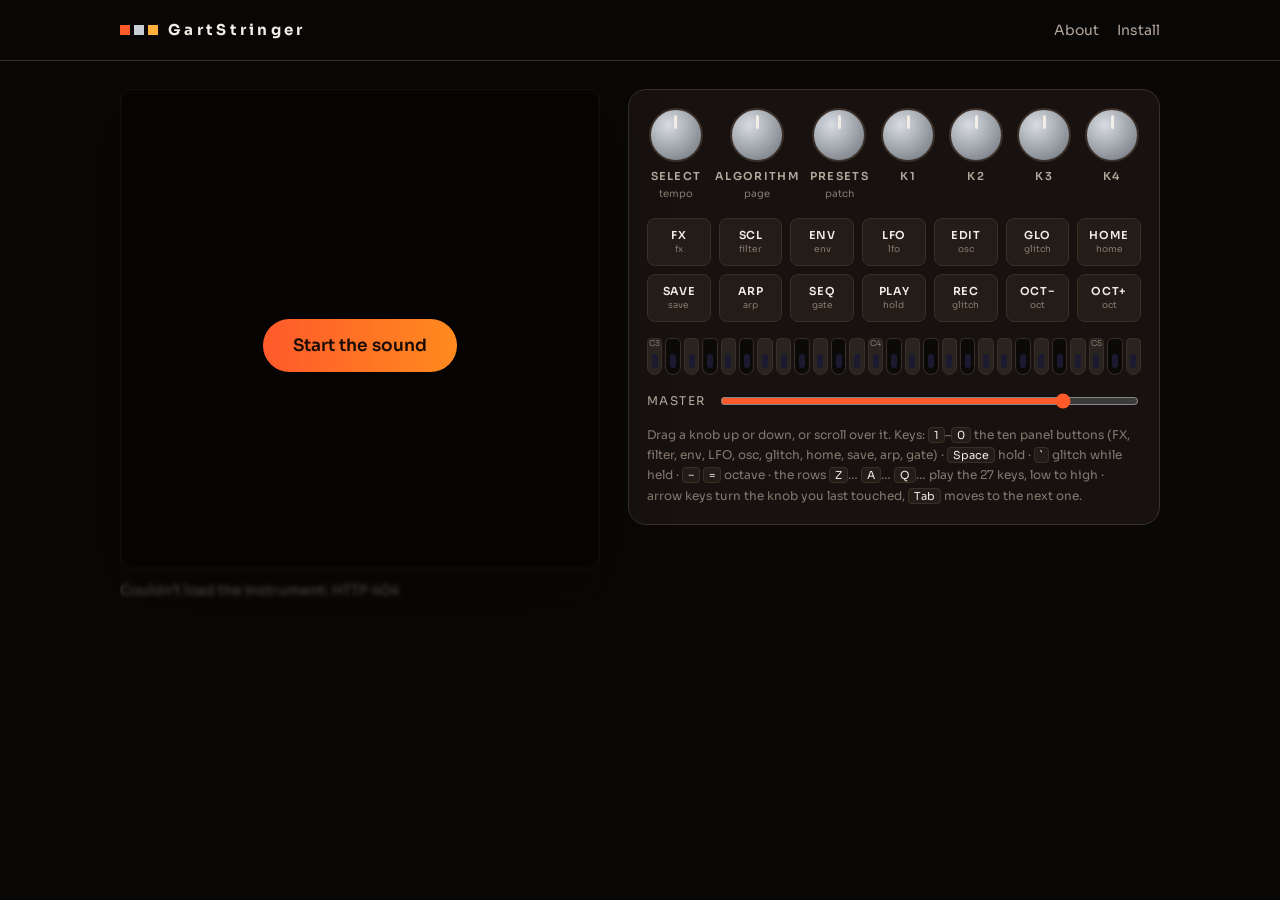
==== web/play/index.html @ 8d740a0e "GartStringer: supersaw trance synth firmware for the FM-1 Co-Authored-By: Claude Sonnet 5.5 <noreply" ====
<!doctype html>
<!-- SPDX-License-Identifier: GPL-3.0-only
     Copyright (C) 2026 GartStringer contributors
     GartStringer in the browser: the instrument's own code (gartstringer.wasm, tools/web/gs_web.c) in an AudioWorklet (worklet.js),
     with its panel drawn here (play.js). -->
<html lang="en">
<head>
<meta charset="utf-8">
<meta name="viewport" content="width=device-width, initial-scale=1">
<title>GartStringer: play it in your browser</title>
<meta name="description" content="The whole GartStringer instrument running in your browser: a supersaw trance synth with 32 patches, an arpeggiator, a trance gate and glitch effects.">
<meta name="theme-color" content="#0a0806">
<link rel="icon" href="../favicon.svg" type="image/svg+xml">
<link rel="stylesheet" href="../site.css">
<style>
  .play { padding: 28px 0 60px; }
  .stage { display: grid; grid-template-columns: minmax(280px, 480px) 1fr; gap: 28px; align-items: start; }
  .screen { position: relative; }
  #lcd { width: 100%; aspect-ratio: 1; image-rendering: pixelated; border-radius: 10px; border: 1px solid var(--line); background: #000; display: block; box-shadow: 0 20px 60px rgba(0,0,0,.5); }
  .start { position: absolute; inset: 0; display: grid; place-items: center; background: rgba(10,8,6,.6); border-radius: 10px; backdrop-filter: blur(2px); }
  .start[hidden] { display: none; }
  .panelbox { background: var(--panel); border: 1px solid var(--line); border-radius: 18px; padding: 18px; }
  .knobs { display: grid; grid-template-columns: repeat(4, 1fr); gap: 10px; text-align: center; }
  .knob { touch-action: none; user-select: none; cursor: ns-resize; outline: none; }
  .knob .cap { width: 54px; height: 54px; margin: 0 auto; border-radius: 50%; background: radial-gradient(circle at 35% 30%, #d8dce2, #6b7078); border: 2px solid var(--line); position: relative; }
  .knob .cap::after { content: ""; position: absolute; left: 50%; top: 5px; width: 3px; height: 14px; margin-left: -1.5px; background: var(--ink); border-radius: 2px; transform-origin: 50% 22px; transform: rotate(var(--a, 0deg)); }
  .knob:focus-visible .cap, .knob.on .cap { border-color: var(--pink); }
  .knob b { display: block; font-size: 11px; letter-spacing: .12em; margin-top: 6px; color: var(--ink2); font-weight: 600; }
  .knob small { display: block; font-size: 10px; color: var(--ink3); }
  .btns { display: grid; grid-template-columns: repeat(7, 1fr); gap: 8px; margin-top: 16px; }
  .b { font: 600 11px/1 "Sora", sans-serif; letter-spacing: .06em; color: var(--ink); background: var(--panel2); border: 1px solid var(--line); border-radius: 8px; padding: 11px 2px; cursor: pointer; user-select: none; touch-action: none; position: relative; }
  .b.l1 { box-shadow: inset 0 0 0 1px #8a4a20; } .b.l2 { background: #6a2e12; } .b.l3 { background: var(--pink); color: #1a1022; border-color: var(--pink); }
  .b small { display: block; font-weight: 400; font-size: 9px; color: var(--ink3); margin-top: 4px; letter-spacing: 0; } .b.l3 small { color: #4a1e0c; }
  .keys { display: grid; grid-template-columns: repeat(27, 1fr); gap: 3px; margin-top: 16px; }
  .k { aspect-ratio: 1 / 2.4; border-radius: 6px 6px 10px 10px; background: #2a241f; border: 1px solid var(--line); cursor: pointer; position: relative; touch-action: none; user-select: none; }
  .k.blk { background: #0c0a08; }
    .k i { position: absolute; left: 50%; bottom: 6px; width: 6px; height: 14px; margin-left: -3px; border-radius: 3px; background: #1c1a30; }
  .k.l1 i { background: #4a4070; } .k.l2 i { background: var(--c, var(--lav)); opacity: .55; } .k.l3 i { background: var(--c, var(--yellow)); box-shadow: 0 0 10px var(--c, var(--yellow)); }
  .k small { position: absolute; bottom: 24px; left: 0; right: 0; text-align: center; font-size: 8px; color: var(--ink3); }
  .master { display: flex; gap: 12px; align-items: center; margin-top: 16px; color: var(--ink2); font-size: 12px; letter-spacing: .12em; }
  .master input { flex: 1; accent-color: var(--pink); }
  .hint { color: var(--ink3); font-size: 12px; margin: 14px 0 0; line-height: 1.7; }
  .hint kbd { background: var(--panel2); border: 1px solid var(--line); border-radius: 4px; padding: 0 5px; font: 11px "Sora", sans-serif; color: var(--ink); }
  @media (max-width: 860px) { .stage { grid-template-columns: 1fr; } .keys { gap: 2px; } .k small { display: none; } }
</style>
</head>
<body>
<header class="site-header">
  <div class="container site-header__row">
    <a class="brand" href="../"><i aria-hidden="true"></i>GartStringer</a>
    <nav class="site-nav"><a href="../">About</a><a href="../#install">Install</a></nav>
  </div>
</header>
<main class="play">
  <div class="container stage">
    <div class="screen">
      <canvas id="lcd" width="240" height="240" aria-label="The FM-1's screen"></canvas>
      <div class="start" id="start"><button class="btn btn--primary btn--lg" id="startbtn" type="button">Start the sound</button></div>
      <p class="note" id="status" role="status" style="margin:10px 0 0"></p>
    </div>
    <div>
      <div class="panelbox">
        <div class="knobs" id="knobs"></div>
        <div class="btns" id="btns"></div>
        <div class="keys" id="keys"></div>
        <label class="master"><span>MASTER</span><input id="master" type="range" min="0" max="1023" value="850" aria-label="Master volume"></label>
        <p class="hint">Drag a knob up or down, or scroll over it. Keys: <kbd>1</kbd>–<kbd>0</kbd> the ten panel buttons (FX, filter, env, LFO, osc, glitch, home, save, arp, gate) · <kbd>Space</kbd> hold · <kbd>`</kbd> glitch while held · <kbd>−</kbd> <kbd>=</kbd> octave · the rows <kbd>Z</kbd>… <kbd>A</kbd>… <kbd>Q</kbd>… play the 27 keys, low to high · arrow keys turn the knob you last touched, <kbd>Tab</kbd> moves to the next one.</p>
      </div>
    </div>
  </div>
</main>
<script src="play.js"></script>
</body>
</html>
---- web/site.css ----
/* SPDX-License-Identifier: GPL-3.0-only
 * Copyright (C) 2026 GartStringer contributors */
/* GartStringer's pages: deep black, brushed silver, orange and a hint of red, Sora. Shared by the first page and the play page. */
@font-face { font-family: "Sora"; src: url("fonts/Sora.ttf") format("truetype"); font-weight: 100 800; font-display: swap; }
:root {
  --bg: #0a0806; --bg2: #120e0b; --panel: #171210; --panel2: #241c17; --line: #3a2f28;
  --ink: #f2ece6; --ink2: #b3a79d; --ink3: #85796f;
  --pink: #ff5a2a; --cyan: #c8ced6; --yellow: #ffb03a; --green: #9fe0b4; --ember: #ff8a1f; --lav: #e23a2e;
  --r: 14px;
}
* { box-sizing: border-box; }
html { color-scheme: dark; scroll-behavior: smooth; }
body { margin: 0; background: var(--bg); color: var(--ink); font: 400 16px/1.6 "Sora", system-ui, sans-serif; -webkit-font-smoothing: antialiased; }
a { color: var(--cyan); text-underline-offset: 3px; }
a:hover { color: var(--pink); }
.container { width: min(1040px, 100% - 32px); margin: 0 auto; }
.skip { position: absolute; left: -999px; } .skip:focus { left: 8px; top: 8px; background: var(--panel); padding: 8px 12px; z-index: 9; }
.site-header { position: sticky; top: 0; z-index: 5; background: rgba(10, 8, 6, .85); backdrop-filter: blur(10px); border-bottom: 1px solid var(--line); }
.site-header__row { display: flex; align-items: center; gap: 20px; height: 60px; }
.brand { font-weight: 700; letter-spacing: .22em; font-size: 15px; color: var(--ink); text-decoration: none; display: flex; gap: 10px; align-items: center; }
.brand i { width: 10px; height: 10px; background: var(--pink); display: inline-block; box-shadow: 14px 0 var(--cyan), 28px 0 var(--yellow); margin-right: 28px; }
.site-nav { display: flex; gap: 18px; margin-left: auto; font-size: 14px; }
.site-nav a { color: var(--ink2); text-decoration: none; } .site-nav a:hover { color: var(--ink); }
.btn { font: 600 15px/1 "Sora", sans-serif; border-radius: 999px; border: 1px solid var(--line); background: var(--panel2); color: var(--ink); padding: 14px 22px; cursor: pointer; text-decoration: none; display: inline-block; }
.btn:hover:not(:disabled) { border-color: var(--lav); color: var(--ink); }
.btn:disabled { opacity: .45; cursor: default; }
.btn--primary { background: linear-gradient(90deg, var(--pink), var(--ember)); color: #1a0c04; border: 0; }
.btn--primary:hover:not(:disabled) { color: #1a0c04; filter: brightness(1.08); }
.btn--sm { padding: 10px 16px; font-size: 13px; } .btn--lg { padding: 18px 30px; font-size: 17px; }
.hero { padding: 72px 0 56px; background: radial-gradient(120% 90% at 70% 0%, #5a2a10 0%, #2a130a 40%, var(--bg) 78%); }
.hero__grid { display: grid; grid-template-columns: 1.05fr .95fr; gap: 40px; align-items: center; }
h1 { font-size: clamp(40px, 7vw, 72px); line-height: 1; letter-spacing: .12em; margin: 0 0 14px; font-weight: 700; }
h1 span { background: linear-gradient(90deg, var(--ember), var(--pink) 50%, var(--cyan)); -webkit-background-clip: text; background-clip: text; color: transparent; }
.hero__lead { font-size: 20px; color: var(--ink); margin: 0 0 8px; max-width: 30ch; }
.hero__sub { color: var(--ink2); margin: 0 0 26px; max-width: 46ch; }
.hero__visual img, .shot img { width: 100%; height: auto; image-rendering: pixelated; border-radius: 10px; display: block; border: 1px solid var(--line); box-shadow: 0 20px 60px rgba(0, 0, 0, .5); }
.row { display: flex; gap: 12px; flex-wrap: wrap; align-items: center; }
.installer { margin-top: 8px; }
.installer__ver { color: var(--ink2); font-size: 13px; margin: 10px 0 0; min-height: 1.4em; }
.installer__status { margin: 8px 0 0; min-height: 1.5em; color: var(--yellow); }
progress { width: 100%; height: 6px; border: 0; background: var(--panel); border-radius: 3px; margin-top: 12px; accent-color: var(--pink); }
.note { color: var(--ink2); font-size: 14px; }
.pkg { font-size: 13px; color: var(--ink2); margin: 8px 0 0; overflow-wrap: anywhere; } .pkg.ok { color: var(--green); } .pkg.bad { color: var(--pink); }
.panel { border-radius: var(--r); padding: 14px 18px; margin-top: 14px; border: 1px solid var(--line); background: var(--panel); }
.panel--ok { border-color: #3f8e6a; } .panel--bad { border-color: #a04a66; }
.panel .title { font-weight: 600; margin: 0 0 6px; } .panel h3 { margin: 0 0 8px; font-size: 16px; }
.check { display: flex; gap: 10px; align-items: flex-start; margin-top: 12px; font-size: 14px; color: var(--ink2); }
.section { padding: 64px 0; }
.section--band { background: var(--bg2); border-block: 1px solid var(--line); }
.eyebrow { color: var(--pink); font-size: 12px; letter-spacing: .24em; text-transform: uppercase; margin: 0 0 8px; font-weight: 600; }
h2 { font-size: clamp(26px, 4vw, 38px); margin: 0 0 12px; line-height: 1.15; }
.lead { color: var(--ink2); max-width: 62ch; font-size: 17px; }
.grid { display: grid; gap: 18px; margin-top: 28px; }
.grid--2 { grid-template-columns: repeat(2, 1fr); } .grid--3 { grid-template-columns: repeat(3, 1fr); }
.card { background: var(--panel); border: 1px solid var(--line); border-radius: var(--r); padding: 22px; }
.card h3 { margin: 0 0 6px; font-size: 18px; } .card p { margin: 0; color: var(--ink2); font-size: 15px; }
.card .dot { width: 12px; height: 12px; border-radius: 3px; display: inline-block; margin-right: 8px; vertical-align: -1px; }
.split { display: grid; grid-template-columns: 1fr 1fr; gap: 36px; align-items: center; }
table.keys { width: 100%; border-collapse: collapse; font-size: 14px; margin-top: 18px; }
table.keys td { padding: 9px 10px; border-bottom: 1px solid var(--line); vertical-align: top; } table.keys td:first-child { color: var(--yellow); white-space: nowrap; font-weight: 600; width: 1%; padding-right: 22px; }
details { background: var(--panel); border: 1px solid var(--line); border-radius: var(--r); padding: 14px 18px; margin-top: 12px; }
summary { cursor: pointer; font-weight: 600; } details p { color: var(--ink2); font-size: 15px; }
.chips { display: flex; gap: 10px; flex-wrap: wrap; margin: 14px 0; }
.chip { font: 400 13px/1.3 "Sora", sans-serif; text-align: left; background: var(--panel2); color: var(--ink); border: 1px solid var(--line); border-radius: 12px; padding: 10px 14px; cursor: pointer; }
.chip b { display: block; } .chip span { color: var(--ink2); } .chip[aria-pressed="true"] { border-color: var(--pink); }
.notes ul { color: var(--ink2); font-size: 14px; padding-left: 20px; } .notes .when { color: var(--ink2); font-size: 13px; margin: 0; } .notes .dl { font-size: 12px; color: var(--ink3); overflow-wrap: anywhere; }
.unit { margin-top: 10px; font-size: 14px; color: var(--green); } .unit.bad { color: var(--pink); }
.log-fold summary { font-weight: 400; font-size: 13px; color: var(--ink2); }
pre.log { max-height: 220px; overflow: auto; font-size: 12px; color: var(--ink2); background: var(--bg); padding: 10px; border-radius: 8px; white-space: pre-wrap; }
.site-footer { padding: 36px 0 60px; color: var(--ink3); font-size: 13px; border-top: 1px solid var(--line); }
@media (max-width: 800px) {
  .hero__grid, .split, .grid--2, .grid--3 { grid-template-columns: 1fr; }
  .site-nav { gap: 12px; font-size: 13px; } .hero { padding-top: 40px; }
}
[hidden] { display: none !important; }
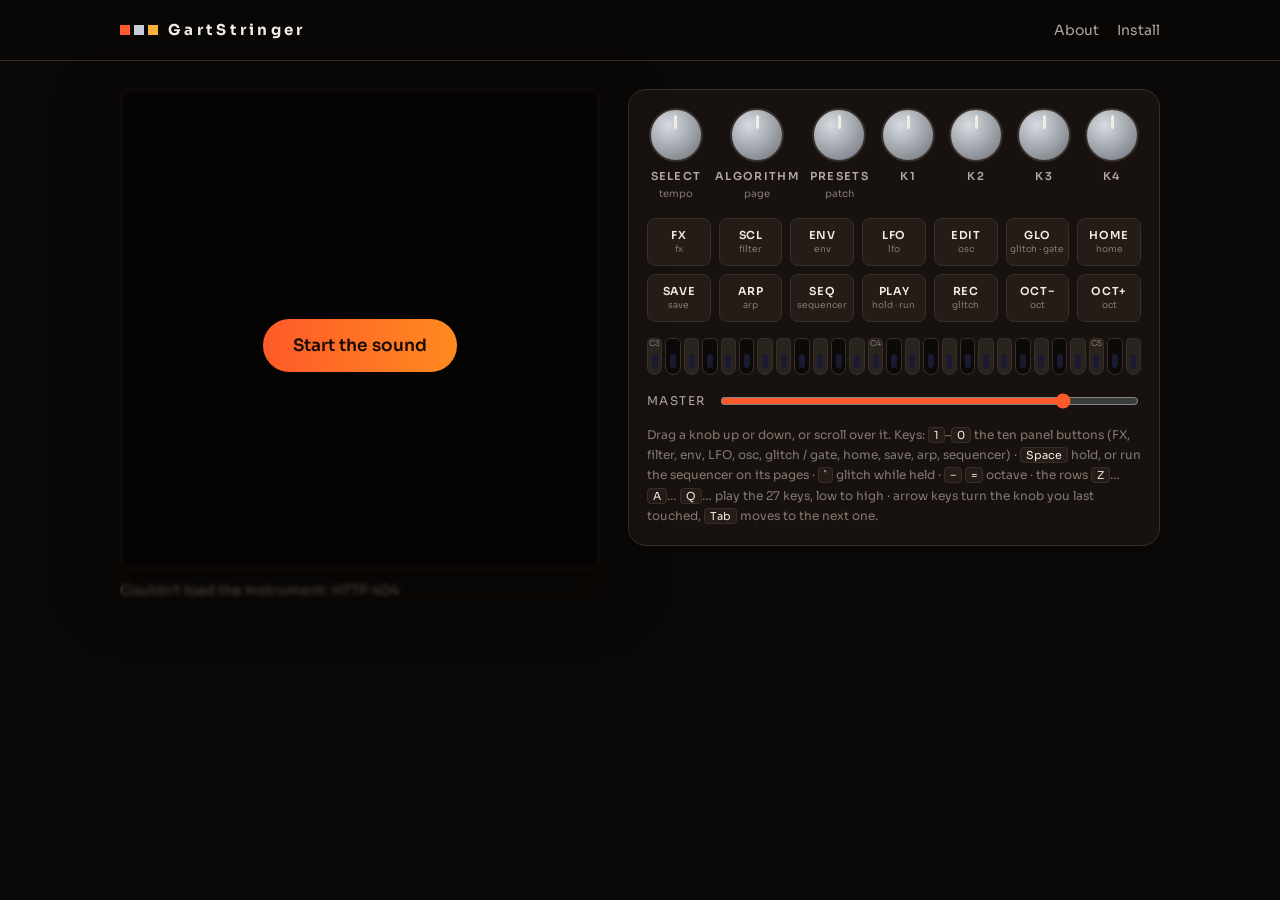
==== commit 97e58628: "Step sequencer: 16 steps of note, rest, accent and slide, with rate, length, swing, gate and directi" ====
--- a/web/play/index.html
+++ b/web/play/index.html
@@ -64,7 +64,7 @@
         <div class="btns" id="btns"></div>
         <div class="keys" id="keys"></div>
         <label class="master"><span>MASTER</span><input id="master" type="range" min="0" max="1023" value="850" aria-label="Master volume"></label>
-        <p class="hint">Drag a knob up or down, or scroll over it. Keys: <kbd>1</kbd>–<kbd>0</kbd> the ten panel buttons (FX, filter, env, LFO, osc, glitch, home, save, arp, gate) · <kbd>Space</kbd> hold · <kbd>`</kbd> glitch while held · <kbd>−</kbd> <kbd>=</kbd> octave · the rows <kbd>Z</kbd>… <kbd>A</kbd>… <kbd>Q</kbd>… play the 27 keys, low to high · arrow keys turn the knob you last touched, <kbd>Tab</kbd> moves to the next one.</p>
+        <p class="hint">Drag a knob up or down, or scroll over it. Keys: <kbd>1</kbd>–<kbd>0</kbd> the ten panel buttons (FX, filter, env, LFO, osc, glitch / gate, home, save, arp, sequencer) · <kbd>Space</kbd> hold, or run the sequencer on its pages · <kbd>`</kbd> glitch while held · <kbd>−</kbd> <kbd>=</kbd> octave · the rows <kbd>Z</kbd>… <kbd>A</kbd>… <kbd>Q</kbd>… play the 27 keys, low to high · arrow keys turn the knob you last touched, <kbd>Tab</kbd> moves to the next one.</p>
       </div>
     </div>
   </div>
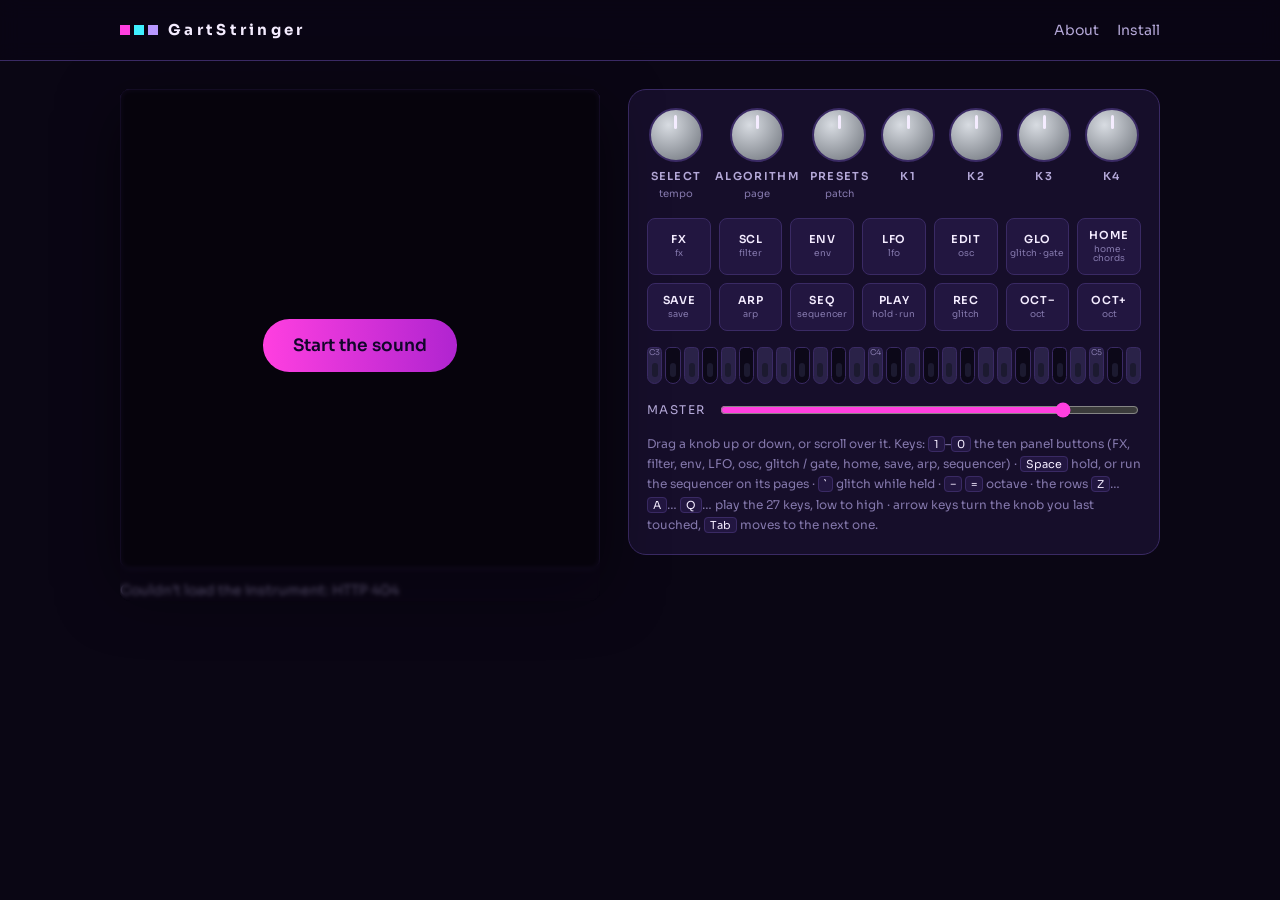
==== commit a0c07f8e: "0.6: neon look, Gartstring title with saw fade, rebuilt sequencer (4 patterns, metronome, count-in r" ====
--- a/web/play/index.html
+++ b/web/play/index.html
@@ -9,7 +9,7 @@
 <meta name="viewport" content="width=device-width, initial-scale=1">
 <title>GartStringer: play it in your browser</title>
 <meta name="description" content="The whole GartStringer instrument running in your browser: a supersaw trance synth with 32 patches, an arpeggiator, a trance gate and glitch effects.">
-<meta name="theme-color" content="#0a0806">
+<meta name="theme-color" content="#0a0614">
 <link rel="icon" href="../favicon.svg" type="image/svg+xml">
 <link rel="stylesheet" href="../site.css">
 <style>
@@ -17,7 +17,7 @@
   .stage { display: grid; grid-template-columns: minmax(280px, 480px) 1fr; gap: 28px; align-items: start; }
   .screen { position: relative; }
   #lcd { width: 100%; aspect-ratio: 1; image-rendering: pixelated; border-radius: 10px; border: 1px solid var(--line); background: #000; display: block; box-shadow: 0 20px 60px rgba(0,0,0,.5); }
-  .start { position: absolute; inset: 0; display: grid; place-items: center; background: rgba(10,8,6,.6); border-radius: 10px; backdrop-filter: blur(2px); }
+  .start { position: absolute; inset: 0; display: grid; place-items: center; background: rgba(10,6,20,.6); border-radius: 10px; backdrop-filter: blur(2px); }
   .start[hidden] { display: none; }
   .panelbox { background: var(--panel); border: 1px solid var(--line); border-radius: 18px; padding: 18px; }
   .knobs { display: grid; grid-template-columns: repeat(4, 1fr); gap: 10px; text-align: center; }
@@ -29,11 +29,11 @@
   .knob small { display: block; font-size: 10px; color: var(--ink3); }
   .btns { display: grid; grid-template-columns: repeat(7, 1fr); gap: 8px; margin-top: 16px; }
   .b { font: 600 11px/1 "Sora", sans-serif; letter-spacing: .06em; color: var(--ink); background: var(--panel2); border: 1px solid var(--line); border-radius: 8px; padding: 11px 2px; cursor: pointer; user-select: none; touch-action: none; position: relative; }
-  .b.l1 { box-shadow: inset 0 0 0 1px #8a4a20; } .b.l2 { background: #6a2e12; } .b.l3 { background: var(--pink); color: #1a1022; border-color: var(--pink); }
-  .b small { display: block; font-weight: 400; font-size: 9px; color: var(--ink3); margin-top: 4px; letter-spacing: 0; } .b.l3 small { color: #4a1e0c; }
+  .b.l1 { box-shadow: inset 0 0 0 1px #8a2aa8; } .b.l2 { background: #4a1478; } .b.l3 { background: var(--pink); color: #1a1022; border-color: var(--pink); }
+  .b small { display: block; font-weight: 400; font-size: 9px; color: var(--ink3); margin-top: 4px; letter-spacing: 0; } .b.l3 small { color: #2a0a48; }
   .keys { display: grid; grid-template-columns: repeat(27, 1fr); gap: 3px; margin-top: 16px; }
-  .k { aspect-ratio: 1 / 2.4; border-radius: 6px 6px 10px 10px; background: #2a241f; border: 1px solid var(--line); cursor: pointer; position: relative; touch-action: none; user-select: none; }
-  .k.blk { background: #0c0a08; }
+  .k { aspect-ratio: 1 / 2.4; border-radius: 6px 6px 10px 10px; background: #2a2248; border: 1px solid var(--line); cursor: pointer; position: relative; touch-action: none; user-select: none; }
+  .k.blk { background: #0c0818; }
     .k i { position: absolute; left: 50%; bottom: 6px; width: 6px; height: 14px; margin-left: -3px; border-radius: 3px; background: #1c1a30; }
   .k.l1 i { background: #4a4070; } .k.l2 i { background: var(--c, var(--lav)); opacity: .55; } .k.l3 i { background: var(--c, var(--yellow)); box-shadow: 0 0 10px var(--c, var(--yellow)); }
   .k small { position: absolute; bottom: 24px; left: 0; right: 0; text-align: center; font-size: 8px; color: var(--ink3); }
--- a/web/site.css
+++ b/web/site.css
@@ -1,11 +1,11 @@
 /* SPDX-License-Identifier: GPL-3.0-only
  * Copyright (C) 2026 GartStringer contributors */
-/* GartStringer's pages: deep black, brushed silver, orange and a hint of red, Sora. Shared by the first page and the play page. */
+/* GartStringer's pages: deep indigo, neon magenta and cyan, Sora. Shared by the first page and the play page. */
 @font-face { font-family: "Sora"; src: url("fonts/Sora.ttf") format("truetype"); font-weight: 100 800; font-display: swap; }
 :root {
-  --bg: #0a0806; --bg2: #120e0b; --panel: #171210; --panel2: #241c17; --line: #3a2f28;
-  --ink: #f2ece6; --ink2: #b3a79d; --ink3: #85796f;
-  --pink: #ff5a2a; --cyan: #c8ced6; --yellow: #ffb03a; --green: #9fe0b4; --ember: #ff8a1f; --lav: #e23a2e;
+  --bg: #0a0614; --bg2: #120a22; --panel: #160e2a; --panel2: #221640; --line: #3a2a64;
+  --ink: #f4ecff; --ink2: #b4a8d8; --ink3: #8478ac;
+  --pink: #ff3fe0; --cyan: #3ff0ff; --yellow: #b898ff; --green: #40ffd0; --ember: #b024d0; --lav: #ff58f0;
   --r: 14px;
 }
 * { box-sizing: border-box; }
@@ -15,7 +15,7 @@
 a:hover { color: var(--pink); }
 .container { width: min(1040px, 100% - 32px); margin: 0 auto; }
 .skip { position: absolute; left: -999px; } .skip:focus { left: 8px; top: 8px; background: var(--panel); padding: 8px 12px; z-index: 9; }
-.site-header { position: sticky; top: 0; z-index: 5; background: rgba(10, 8, 6, .85); backdrop-filter: blur(10px); border-bottom: 1px solid var(--line); }
+.site-header { position: sticky; top: 0; z-index: 5; background: rgba(10, 6, 20, .85); backdrop-filter: blur(10px); border-bottom: 1px solid var(--line); }
 .site-header__row { display: flex; align-items: center; gap: 20px; height: 60px; }
 .brand { font-weight: 700; letter-spacing: .22em; font-size: 15px; color: var(--ink); text-decoration: none; display: flex; gap: 10px; align-items: center; }
 .brand i { width: 10px; height: 10px; background: var(--pink); display: inline-block; box-shadow: 14px 0 var(--cyan), 28px 0 var(--yellow); margin-right: 28px; }
@@ -24,10 +24,10 @@
 .btn { font: 600 15px/1 "Sora", sans-serif; border-radius: 999px; border: 1px solid var(--line); background: var(--panel2); color: var(--ink); padding: 14px 22px; cursor: pointer; text-decoration: none; display: inline-block; }
 .btn:hover:not(:disabled) { border-color: var(--lav); color: var(--ink); }
 .btn:disabled { opacity: .45; cursor: default; }
-.btn--primary { background: linear-gradient(90deg, var(--pink), var(--ember)); color: #1a0c04; border: 0; }
-.btn--primary:hover:not(:disabled) { color: #1a0c04; filter: brightness(1.08); }
+.btn--primary { background: linear-gradient(90deg, var(--pink), var(--ember)); color: #12062a; border: 0; }
+.btn--primary:hover:not(:disabled) { color: #12062a; filter: brightness(1.08); }
 .btn--sm { padding: 10px 16px; font-size: 13px; } .btn--lg { padding: 18px 30px; font-size: 17px; }
-.hero { padding: 72px 0 56px; background: radial-gradient(120% 90% at 70% 0%, #5a2a10 0%, #2a130a 40%, var(--bg) 78%); }
+.hero { padding: 72px 0 56px; background: radial-gradient(120% 90% at 70% 0%, #4a1478 0%, #1c0a34 40%, var(--bg) 78%); }
 .hero__grid { display: grid; grid-template-columns: 1.05fr .95fr; gap: 40px; align-items: center; }
 h1 { font-size: clamp(40px, 7vw, 72px); line-height: 1; letter-spacing: .12em; margin: 0 0 14px; font-weight: 700; }
 h1 span { background: linear-gradient(90deg, var(--ember), var(--pink) 50%, var(--cyan)); -webkit-background-clip: text; background-clip: text; color: transparent; }
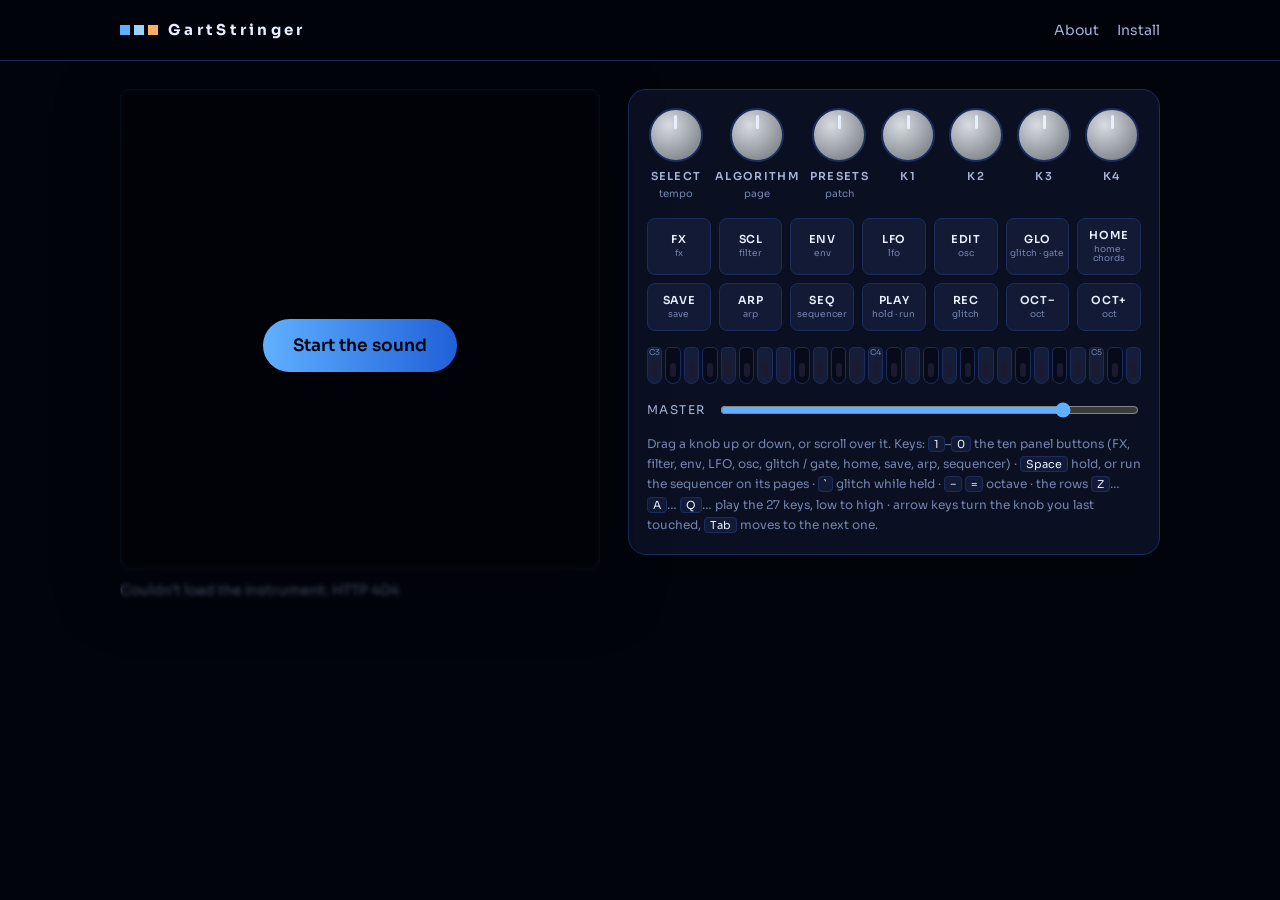
==== commit 1616b625: "1.0: two worlds (trance, house), an exact crystal-locked clock, a new look Clock: every length in 1/" ====
--- a/web/play/index.html
+++ b/web/play/index.html
@@ -9,7 +9,7 @@
 <meta name="viewport" content="width=device-width, initial-scale=1">
 <title>GartStringer: play it in your browser</title>
 <meta name="description" content="The whole GartStringer instrument running in your browser: a supersaw trance synth with 32 patches, an arpeggiator, a trance gate and glitch effects.">
-<meta name="theme-color" content="#0a0614">
+<meta name="theme-color" content="#02040c">
 <link rel="icon" href="../favicon.svg" type="image/svg+xml">
 <link rel="stylesheet" href="../site.css">
 <style>
@@ -17,7 +17,7 @@
   .stage { display: grid; grid-template-columns: minmax(280px, 480px) 1fr; gap: 28px; align-items: start; }
   .screen { position: relative; }
   #lcd { width: 100%; aspect-ratio: 1; image-rendering: pixelated; border-radius: 10px; border: 1px solid var(--line); background: #000; display: block; box-shadow: 0 20px 60px rgba(0,0,0,.5); }
-  .start { position: absolute; inset: 0; display: grid; place-items: center; background: rgba(10,6,20,.6); border-radius: 10px; backdrop-filter: blur(2px); }
+  .start { position: absolute; inset: 0; display: grid; place-items: center; background: rgba(2,4,12,.6); border-radius: 10px; backdrop-filter: blur(2px); }
   .start[hidden] { display: none; }
   .panelbox { background: var(--panel); border: 1px solid var(--line); border-radius: 18px; padding: 18px; }
   .knobs { display: grid; grid-template-columns: repeat(4, 1fr); gap: 10px; text-align: center; }
@@ -29,11 +29,11 @@
   .knob small { display: block; font-size: 10px; color: var(--ink3); }
   .btns { display: grid; grid-template-columns: repeat(7, 1fr); gap: 8px; margin-top: 16px; }
   .b { font: 600 11px/1 "Sora", sans-serif; letter-spacing: .06em; color: var(--ink); background: var(--panel2); border: 1px solid var(--line); border-radius: 8px; padding: 11px 2px; cursor: pointer; user-select: none; touch-action: none; position: relative; }
-  .b.l1 { box-shadow: inset 0 0 0 1px #8a2aa8; } .b.l2 { background: #4a1478; } .b.l3 { background: var(--pink); color: #1a1022; border-color: var(--pink); }
-  .b small { display: block; font-weight: 400; font-size: 9px; color: var(--ink3); margin-top: 4px; letter-spacing: 0; } .b.l3 small { color: #2a0a48; }
+  .b.l1 { box-shadow: inset 0 0 0 1px #2060d8; } .b.l2 { background: #183274; } .b.l3 { background: var(--pink); color: #1a1022; border-color: var(--pink); }
+  .b small { display: block; font-weight: 400; font-size: 9px; color: var(--ink3); margin-top: 4px; letter-spacing: 0; } .b.l3 small { color: #08102c; }
   .keys { display: grid; grid-template-columns: repeat(27, 1fr); gap: 3px; margin-top: 16px; }
-  .k { aspect-ratio: 1 / 2.4; border-radius: 6px 6px 10px 10px; background: #2a2248; border: 1px solid var(--line); cursor: pointer; position: relative; touch-action: none; user-select: none; }
-  .k.blk { background: #0c0818; }
+  .k { aspect-ratio: 1 / 2.4; border-radius: 6px 6px 10px 10px; background: #161d38; border: 1px solid var(--line); cursor: pointer; position: relative; touch-action: none; user-select: none; }
+  .k.blk { background: #070a18; }
     .k i { position: absolute; left: 50%; bottom: 6px; width: 6px; height: 14px; margin-left: -3px; border-radius: 3px; background: #1c1a30; }
   .k.l1 i { background: #4a4070; } .k.l2 i { background: var(--c, var(--lav)); opacity: .55; } .k.l3 i { background: var(--c, var(--yellow)); box-shadow: 0 0 10px var(--c, var(--yellow)); }
   .k small { position: absolute; bottom: 24px; left: 0; right: 0; text-align: center; font-size: 8px; color: var(--ink3); }
--- a/web/site.css
+++ b/web/site.css
@@ -1,11 +1,11 @@
 /* SPDX-License-Identifier: GPL-3.0-only
  * Copyright (C) 2026 GartStringer contributors */
-/* GartStringer's pages: deep indigo, neon magenta and cyan, Sora. Shared by the first page and the play page. */
+/* GartStringer's pages: a blue-black void, electric blue, a little amber for the house side, Sora. Shared by the first page and the play page. */
 @font-face { font-family: "Sora"; src: url("fonts/Sora.ttf") format("truetype"); font-weight: 100 800; font-display: swap; }
 :root {
-  --bg: #0a0614; --bg2: #120a22; --panel: #160e2a; --panel2: #221640; --line: #3a2a64;
-  --ink: #f4ecff; --ink2: #b4a8d8; --ink3: #8478ac;
-  --pink: #ff3fe0; --cyan: #3ff0ff; --yellow: #b898ff; --green: #40ffd0; --ember: #b024d0; --lav: #ff58f0;
+  --bg: #02040c; --bg2: #070a18; --panel: #0a0f22; --panel2: #121a36; --line: #1c2c5c;
+  --ink: #e8f0ff; --ink2: #a4b2d4; --ink3: #7484ac;
+  --pink: #60b0ff; --cyan: #98d4ff; --yellow: #ffb060; --green: #40ffd0; --ember: #2060d8; --lav: #a880ff;
   --r: 14px;
 }
 * { box-sizing: border-box; }
@@ -15,7 +15,7 @@
 a:hover { color: var(--pink); }
 .container { width: min(1040px, 100% - 32px); margin: 0 auto; }
 .skip { position: absolute; left: -999px; } .skip:focus { left: 8px; top: 8px; background: var(--panel); padding: 8px 12px; z-index: 9; }
-.site-header { position: sticky; top: 0; z-index: 5; background: rgba(10, 6, 20, .85); backdrop-filter: blur(10px); border-bottom: 1px solid var(--line); }
+.site-header { position: sticky; top: 0; z-index: 5; background: rgba(2, 4, 12, .85); backdrop-filter: blur(10px); border-bottom: 1px solid var(--line); }
 .site-header__row { display: flex; align-items: center; gap: 20px; height: 60px; }
 .brand { font-weight: 700; letter-spacing: .22em; font-size: 15px; color: var(--ink); text-decoration: none; display: flex; gap: 10px; align-items: center; }
 .brand i { width: 10px; height: 10px; background: var(--pink); display: inline-block; box-shadow: 14px 0 var(--cyan), 28px 0 var(--yellow); margin-right: 28px; }
@@ -24,10 +24,10 @@
 .btn { font: 600 15px/1 "Sora", sans-serif; border-radius: 999px; border: 1px solid var(--line); background: var(--panel2); color: var(--ink); padding: 14px 22px; cursor: pointer; text-decoration: none; display: inline-block; }
 .btn:hover:not(:disabled) { border-color: var(--lav); color: var(--ink); }
 .btn:disabled { opacity: .45; cursor: default; }
-.btn--primary { background: linear-gradient(90deg, var(--pink), var(--ember)); color: #12062a; border: 0; }
-.btn--primary:hover:not(:disabled) { color: #12062a; filter: brightness(1.08); }
+.btn--primary { background: linear-gradient(90deg, var(--pink), var(--ember)); color: #02040c; border: 0; }
+.btn--primary:hover:not(:disabled) { color: #02040c; filter: brightness(1.08); }
 .btn--sm { padding: 10px 16px; font-size: 13px; } .btn--lg { padding: 18px 30px; font-size: 17px; }
-.hero { padding: 72px 0 56px; background: radial-gradient(120% 90% at 70% 0%, #4a1478 0%, #1c0a34 40%, var(--bg) 78%); }
+.hero { padding: 72px 0 56px; background: radial-gradient(120% 90% at 70% 0%, #183274 0%, #08102c 40%, var(--bg) 78%); }
 .hero__grid { display: grid; grid-template-columns: 1.05fr .95fr; gap: 40px; align-items: center; }
 h1 { font-size: clamp(40px, 7vw, 72px); line-height: 1; letter-spacing: .12em; margin: 0 0 14px; font-weight: 700; }
 h1 span { background: linear-gradient(90deg, var(--ember), var(--pink) 50%, var(--cyan)); -webkit-background-clip: text; background-clip: text; color: transparent; }
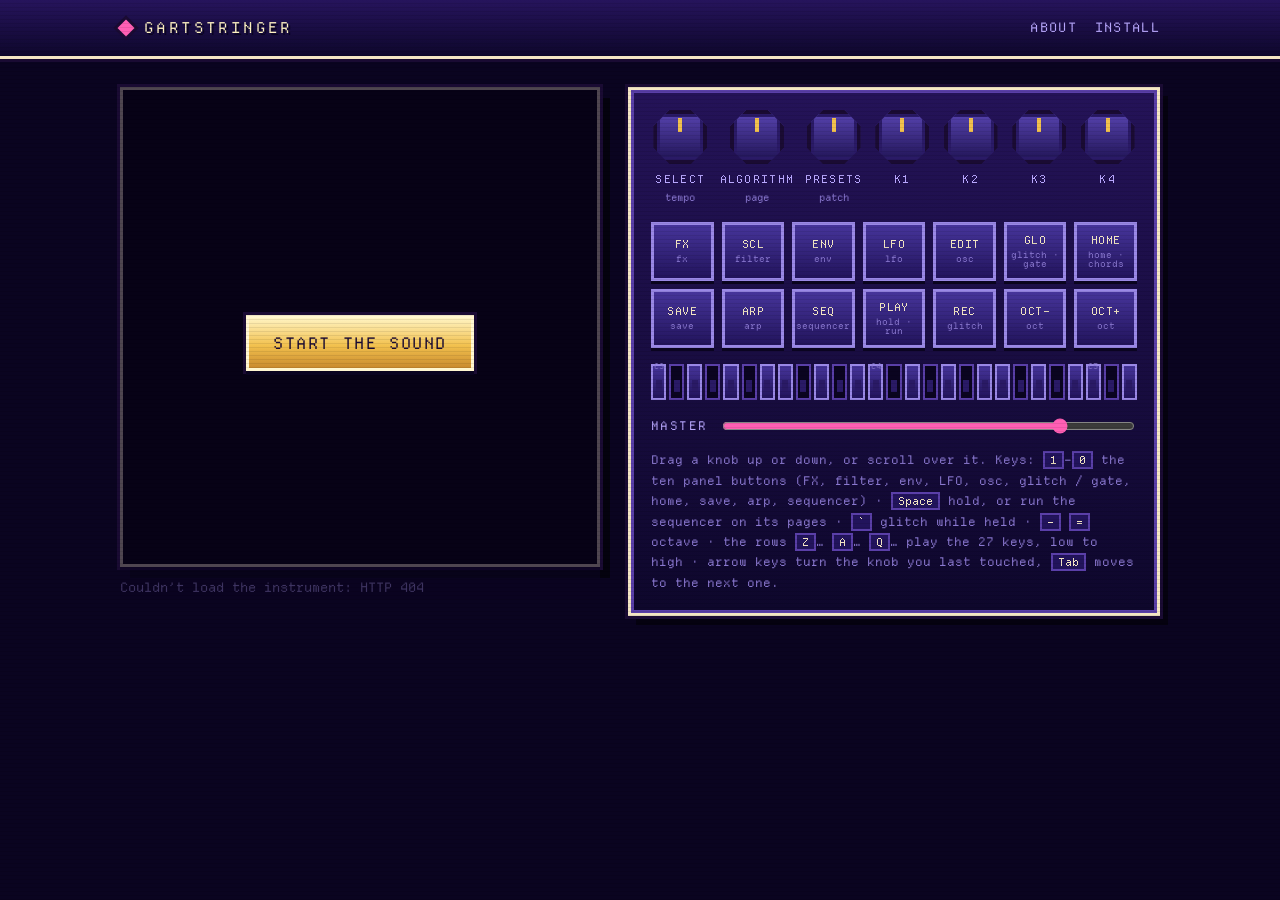
==== commit 2c61dc9a: "3.0: the Retro Fantasy look The chrome look is replaced throughout; the instrument itself (sound, pa" ====
--- a/web/play/index.html
+++ b/web/play/index.html
@@ -8,39 +8,39 @@
 <meta charset="utf-8">
 <meta name="viewport" content="width=device-width, initial-scale=1">
 <title>GartStringer: play it in your browser</title>
-<meta name="description" content="The whole GartStringer instrument running in your browser: a supersaw trance synth with 32 patches, an arpeggiator, a trance gate and glitch effects.">
-<meta name="theme-color" content="#02040c">
+<meta name="description" content="The whole GartStringer instrument running in your browser: 160 patches in six worlds, a sequencer, an arpeggiator, a gate and glitch.">
+<meta name="theme-color" content="#0a0420">
 <link rel="icon" href="../favicon.svg" type="image/svg+xml">
 <link rel="stylesheet" href="../site.css">
 <style>
   .play { padding: 28px 0 60px; }
   .stage { display: grid; grid-template-columns: minmax(280px, 480px) 1fr; gap: 28px; align-items: start; }
   .screen { position: relative; }
-  #lcd { width: 100%; aspect-ratio: 1; image-rendering: pixelated; border-radius: 10px; border: 1px solid var(--line); background: #000; display: block; box-shadow: 0 20px 60px rgba(0,0,0,.5); }
-  .start { position: absolute; inset: 0; display: grid; place-items: center; background: rgba(2,4,12,.6); border-radius: 10px; backdrop-filter: blur(2px); }
+  #lcd { width: 100%; aspect-ratio: 1; image-rendering: pixelated; border: 3px solid var(--parch); background: #000; display: block; box-shadow: 0 0 0 3px var(--ink0), 10px 11px 0 rgba(0,0,0,.55); }
+  .start { position: absolute; inset: 0; display: grid; place-items: center; background: rgba(10,4,32,.7); }
   .start[hidden] { display: none; }
-  .panelbox { background: var(--panel); border: 1px solid var(--line); border-radius: 18px; padding: 18px; }
+  .panelbox { padding: 20px; }
   .knobs { display: grid; grid-template-columns: repeat(4, 1fr); gap: 10px; text-align: center; }
   .knob { touch-action: none; user-select: none; cursor: ns-resize; outline: none; }
-  .knob .cap { width: 54px; height: 54px; margin: 0 auto; border-radius: 50%; background: radial-gradient(circle at 35% 30%, #d8dce2, #6b7078); border: 2px solid var(--line); position: relative; }
-  .knob .cap::after { content: ""; position: absolute; left: 50%; top: 5px; width: 3px; height: 14px; margin-left: -1.5px; background: var(--ink); border-radius: 2px; transform-origin: 50% 22px; transform: rotate(var(--a, 0deg)); }
-  .knob:focus-visible .cap, .knob.on .cap { border-color: var(--pink); }
-  .knob b { display: block; font-size: 11px; letter-spacing: .12em; margin-top: 6px; color: var(--ink2); font-weight: 600; }
+  .knob .cap { width: 54px; height: 54px; margin: 0 auto; clip-path: polygon(30% 0,70% 0,100% 30%,100% 70%,70% 100%,30% 100%,0 70%,0 30%); background: linear-gradient(180deg, #5a46b4, #1d1150); box-shadow: inset 0 0 0 4px var(--ink0), inset 0 0 0 7px var(--unlit); position: relative; }
+  .knob .cap::after { content: ""; position: absolute; left: 50%; top: 8px; width: 4px; height: 14px; margin-left: -2px; background: var(--gold); transform-origin: 50% 19px; transform: rotate(var(--a, 0deg)); }
+  .knob:focus-visible .cap, .knob.on .cap { box-shadow: inset 0 0 0 4px var(--ink0), inset 0 0 0 7px var(--hot); }
+  .knob b { display: block; font-size: 11px; letter-spacing: .12em; margin-top: 6px; color: var(--ink2); font-weight: 400; }
   .knob small { display: block; font-size: 10px; color: var(--ink3); }
   .btns { display: grid; grid-template-columns: repeat(7, 1fr); gap: 8px; margin-top: 16px; }
-  .b { font: 600 11px/1 "Sora", sans-serif; letter-spacing: .06em; color: var(--ink); background: var(--panel2); border: 1px solid var(--line); border-radius: 8px; padding: 11px 2px; cursor: pointer; user-select: none; touch-action: none; position: relative; }
-  .b.l1 { box-shadow: inset 0 0 0 1px #2060d8; } .b.l2 { background: #183274; } .b.l3 { background: var(--pink); color: #1a1022; border-color: var(--pink); }
-  .b small { display: block; font-weight: 400; font-size: 9px; color: var(--ink3); margin-top: 4px; letter-spacing: 0; } .b.l3 small { color: #08102c; }
+  .b { font: 400 11px/1 "Departure Mono", monospace; letter-spacing: .04em; color: var(--ink); background: linear-gradient(180deg, var(--sa), var(--sb)); border: 3px solid var(--edge); border-radius: 0; padding: 10px 1px; cursor: pointer; user-select: none; touch-action: none; position: relative; box-shadow: 0 3px 0 var(--night); }
+  .b.l1 { border-color: var(--gold); } .b.l2 { background: var(--goldlo); color: var(--ink0); } .b.l3 { background: linear-gradient(180deg, var(--goldhi), var(--gold) 55%, var(--goldlo)); color: var(--ink0); border-color: #fff6d0; }
+  .b small { display: block; font-weight: 400; font-size: 9px; color: var(--ink3); margin-top: 4px; letter-spacing: 0; } .b.l3 small, .b.l2 small { color: var(--ink0); }
   .keys { display: grid; grid-template-columns: repeat(27, 1fr); gap: 3px; margin-top: 16px; }
-  .k { aspect-ratio: 1 / 2.4; border-radius: 6px 6px 10px 10px; background: #161d38; border: 1px solid var(--line); cursor: pointer; position: relative; touch-action: none; user-select: none; }
-  .k.blk { background: #070a18; }
-    .k i { position: absolute; left: 50%; bottom: 6px; width: 6px; height: 14px; margin-left: -3px; border-radius: 3px; background: #1c1a30; }
-  .k.l1 i { background: #4a4070; } .k.l2 i { background: var(--c, var(--lav)); opacity: .55; } .k.l3 i { background: var(--c, var(--yellow)); box-shadow: 0 0 10px var(--c, var(--yellow)); }
+  .k { aspect-ratio: 1 / 2.4; background: linear-gradient(180deg, var(--sa), var(--sb)); border: 2px solid var(--edge); cursor: pointer; position: relative; touch-action: none; user-select: none; }
+  .k.blk { background: var(--night); border-color: var(--dim); }
+    .k i { position: absolute; left: 50%; bottom: 6px; width: 6px; height: 12px; margin-left: -3px; background: var(--unlit); }
+  .k.l1 i { background: var(--dim); } .k.l2 i { background: var(--c, var(--lav)); opacity: .6; } .k.l3 i { background: var(--c, var(--yellow)); }
   .k small { position: absolute; bottom: 24px; left: 0; right: 0; text-align: center; font-size: 8px; color: var(--ink3); }
   .master { display: flex; gap: 12px; align-items: center; margin-top: 16px; color: var(--ink2); font-size: 12px; letter-spacing: .12em; }
   .master input { flex: 1; accent-color: var(--pink); }
   .hint { color: var(--ink3); font-size: 12px; margin: 14px 0 0; line-height: 1.7; }
-  .hint kbd { background: var(--panel2); border: 1px solid var(--line); border-radius: 4px; padding: 0 5px; font: 11px "Sora", sans-serif; color: var(--ink); }
+  .hint kbd { background: var(--panel2); border: 2px solid var(--line); padding: 0 5px; font: 11px "Departure Mono", monospace; color: var(--ink); }
   @media (max-width: 860px) { .stage { grid-template-columns: 1fr; } .keys { gap: 2px; } .k small { display: none; } }
 </style>
 </head>
--- a/web/site.css
+++ b/web/site.css
@@ -1,75 +1,110 @@
 /* SPDX-License-Identifier: GPL-3.0-only
  * Copyright (C) 2026 GartStringer contributors */
-/* GartStringer's pages: a blue-black void, electric blue, a little amber for the house side, Sora. Shared by the first page and the play page. */
-@font-face { font-family: "Sora"; src: url("fonts/Sora.ttf") format("truetype"); font-weight: 100 800; font-display: swap; }
+/* GartStringer's pages, in the look of the instrument's own screen: a castle at dusk behind indigo windows with parchment borders,
+ * gold for what is on, pink for what is alive or chosen, hard shadows, square corners, pixel type. Shared by the first page and
+ * the play page. */
+@font-face { font-family: "Departure Mono"; src: url("fonts/DepartureMono.otf") format("opentype"); font-display: swap; }
 :root {
-  --bg: #02040c; --bg2: #070a18; --panel: #0a0f22; --panel2: #121a36; --line: #1c2c5c;
-  --ink: #e8f0ff; --ink2: #a4b2d4; --ink3: #7484ac;
-  --pink: #60b0ff; --cyan: #98d4ff; --yellow: #ffb060; --green: #40ffd0; --ember: #2060d8; --lav: #a880ff;
-  --r: 14px;
+  --ink0: #1a0b33; --night: #0a0420; --wa: #26145c; --wb: #0e072c; --sa: #46349a; --sb: #22145c; --edge: #9a88e6; --dim: #5a3fa8;
+  --unlit: #2a1a66; --lilac: #b9a8ff; --parch: #f4e6c4; --gold: #f2c14e; --goldhi: #fff3c2; --goldlo: #c98a2e;
+  --hot: #ff5fb4; --hothi: #ff9ad2; --hotlo: #b0246f; --teal: #4fd6c8;
+  /* the names the play page's own styles use */
+  --bg: var(--night); --bg2: #0e0628; --panel: var(--wb); --panel2: var(--sb); --line: var(--dim);
+  --ink: var(--parch); --ink2: var(--lilac); --ink3: #8a78d0;
+  --pink: var(--hot); --cyan: var(--gold); --yellow: var(--gold); --green: var(--teal); --ember: var(--hotlo); --lav: var(--edge);
+  --r: 0px;
 }
 * { box-sizing: border-box; }
 html { color-scheme: dark; scroll-behavior: smooth; }
-body { margin: 0; background: var(--bg); color: var(--ink); font: 400 16px/1.6 "Sora", system-ui, sans-serif; -webkit-font-smoothing: antialiased; }
-a { color: var(--cyan); text-underline-offset: 3px; }
-a:hover { color: var(--pink); }
+body { margin: 0; background: var(--night); color: var(--parch); font: 400 15px/1.7 "Departure Mono", ui-monospace, "Courier New", monospace; }
+body::after { content: ""; position: fixed; inset: 0; pointer-events: none; z-index: 20; background: repeating-linear-gradient(180deg, transparent 0 3px, rgba(0, 0, 0, .08) 3px 4px); }
+a { color: var(--gold); text-underline-offset: 3px; }
+a:hover { color: var(--goldhi); }
+:focus-visible { outline: 3px solid var(--hot); outline-offset: 3px; }
 .container { width: min(1040px, 100% - 32px); margin: 0 auto; }
-.skip { position: absolute; left: -999px; } .skip:focus { left: 8px; top: 8px; background: var(--panel); padding: 8px 12px; z-index: 9; }
-.site-header { position: sticky; top: 0; z-index: 5; background: rgba(2, 4, 12, .85); backdrop-filter: blur(10px); border-bottom: 1px solid var(--line); }
-.site-header__row { display: flex; align-items: center; gap: 20px; height: 60px; }
-.brand { font-weight: 700; letter-spacing: .22em; font-size: 15px; color: var(--ink); text-decoration: none; display: flex; gap: 10px; align-items: center; }
-.brand i { width: 10px; height: 10px; background: var(--pink); display: inline-block; box-shadow: 14px 0 var(--cyan), 28px 0 var(--yellow); margin-right: 28px; }
-.site-nav { display: flex; gap: 18px; margin-left: auto; font-size: 14px; }
-.site-nav a { color: var(--ink2); text-decoration: none; } .site-nav a:hover { color: var(--ink); }
-.btn { font: 600 15px/1 "Sora", sans-serif; border-radius: 999px; border: 1px solid var(--line); background: var(--panel2); color: var(--ink); padding: 14px 22px; cursor: pointer; text-decoration: none; display: inline-block; }
-.btn:hover:not(:disabled) { border-color: var(--lav); color: var(--ink); }
-.btn:disabled { opacity: .45; cursor: default; }
-.btn--primary { background: linear-gradient(90deg, var(--pink), var(--ember)); color: #02040c; border: 0; }
-.btn--primary:hover:not(:disabled) { color: #02040c; filter: brightness(1.08); }
-.btn--sm { padding: 10px 16px; font-size: 13px; } .btn--lg { padding: 18px 30px; font-size: 17px; }
-.hero { padding: 72px 0 56px; background: radial-gradient(120% 90% at 70% 0%, #183274 0%, #08102c 40%, var(--bg) 78%); }
+.skip { position: absolute; left: -999px; } .skip:focus { left: 8px; top: 8px; background: var(--gold); color: var(--ink0); padding: 8px 12px; z-index: 30; }
+
+/* a window: every panel is one */
+.win, .card, .panel, details, .installer, .panelbox, table.keys {
+  background: linear-gradient(180deg, rgba(38, 20, 92, .94), rgba(14, 7, 44, .96));
+  border: 3px solid var(--parch);
+  box-shadow: 0 0 0 3px var(--ink0), inset 0 0 0 3px var(--dim), 8px 9px 0 rgba(0, 0, 0, .5);
+}
+
+.site-header { position: sticky; top: 0; z-index: 5; background: linear-gradient(180deg, var(--wa), var(--wb)); border-bottom: 3px solid var(--parch); box-shadow: 0 3px 0 var(--ink0); }
+.site-header__row { display: flex; align-items: center; gap: 20px; height: 56px; }
+.brand { letter-spacing: .16em; font-size: 15px; color: var(--goldhi); text-decoration: none; display: flex; gap: 12px; align-items: center; text-transform: uppercase; text-shadow: 2px 2px 0 var(--night); }
+.brand i { width: 12px; height: 12px; background: var(--hot); display: inline-block; transform: rotate(45deg); box-shadow: 0 0 0 3px var(--ink0); }
+.site-nav { display: flex; gap: 18px; margin-left: auto; font-size: 13px; text-transform: uppercase; letter-spacing: .1em; }
+.site-nav a { color: var(--lilac); text-decoration: none; } .site-nav a:hover { color: var(--goldhi); }
+
+/* buttons: square, a three pixel border, a hard drop */
+.btn { font: 400 14px/1 "Departure Mono", monospace; text-transform: uppercase; letter-spacing: .1em; border-radius: 0; border: 3px solid var(--edge); background: linear-gradient(180deg, var(--sa), var(--sb)); color: var(--parch); padding: 13px 18px; cursor: pointer; text-decoration: none; display: inline-block; box-shadow: 0 4px 0 var(--night), 0 0 0 3px var(--ink0); }
+.btn:hover:not(:disabled) { border-color: var(--goldhi); color: #fff; }
+.btn:active:not(:disabled) { transform: translateY(3px); box-shadow: 0 1px 0 var(--night), 0 0 0 3px var(--ink0); }
+.btn:disabled { opacity: .5; cursor: default; }
+.btn--primary { background: linear-gradient(180deg, var(--goldhi), var(--gold) 55%, var(--goldlo)); border-color: #fff6d0; color: var(--ink0); }
+.btn--primary:hover:not(:disabled) { color: var(--ink0); border-color: #fff; }
+.btn--sm { padding: 10px 14px; font-size: 12px; } .btn--lg { padding: 17px 24px; font-size: 16px; }
+
+.hero { padding: 64px 0 56px; background: linear-gradient(180deg, rgba(10, 4, 30, .2), rgba(10, 4, 30, .55) 70%, var(--night)), url("images/scene.png") center top / cover no-repeat; image-rendering: pixelated; border-bottom: 3px solid var(--ink0); }
 .hero__grid { display: grid; grid-template-columns: 1.05fr .95fr; gap: 40px; align-items: center; }
-h1 { font-size: clamp(40px, 7vw, 72px); line-height: 1; letter-spacing: .12em; margin: 0 0 14px; font-weight: 700; }
-h1 span { background: linear-gradient(90deg, var(--ember), var(--pink) 50%, var(--cyan)); -webkit-background-clip: text; background-clip: text; color: transparent; }
-.hero__lead { font-size: 20px; color: var(--ink); margin: 0 0 8px; max-width: 30ch; }
-.hero__sub { color: var(--ink2); margin: 0 0 26px; max-width: 46ch; }
-.hero__visual img, .shot img { width: 100%; height: auto; image-rendering: pixelated; border-radius: 10px; display: block; border: 1px solid var(--line); box-shadow: 0 20px 60px rgba(0, 0, 0, .5); }
-.row { display: flex; gap: 12px; flex-wrap: wrap; align-items: center; }
-.installer { margin-top: 8px; }
-.installer__ver { color: var(--ink2); font-size: 13px; margin: 10px 0 0; min-height: 1.4em; }
-.installer__status { margin: 8px 0 0; min-height: 1.5em; color: var(--yellow); }
-progress { width: 100%; height: 6px; border: 0; background: var(--panel); border-radius: 3px; margin-top: 12px; accent-color: var(--pink); }
-.note { color: var(--ink2); font-size: 14px; }
-.pkg { font-size: 13px; color: var(--ink2); margin: 8px 0 0; overflow-wrap: anywhere; } .pkg.ok { color: var(--green); } .pkg.bad { color: var(--pink); }
-.panel { border-radius: var(--r); padding: 14px 18px; margin-top: 14px; border: 1px solid var(--line); background: var(--panel); }
-.panel--ok { border-color: #3f8e6a; } .panel--bad { border-color: #a04a66; }
-.panel .title { font-weight: 600; margin: 0 0 6px; } .panel h3 { margin: 0 0 8px; font-size: 16px; }
-.check { display: flex; gap: 10px; align-items: flex-start; margin-top: 12px; font-size: 14px; color: var(--ink2); }
+h1 { margin: 0 0 14px; line-height: 0; }
+h1 img { width: min(100%, 560px); height: auto; image-rendering: pixelated; display: block; filter: drop-shadow(4px 5px 0 rgba(10, 4, 32, .8)); }
+h1 span { position: absolute; left: -9999px; }
+.hero__text { background: rgba(14, 7, 44, .88); border: 3px solid var(--dim); box-shadow: 0 0 0 3px var(--ink0); padding: 16px 20px; margin: 0 0 26px; }
+.hero__lead { font-size: 17px; color: #fff; margin: 0 0 8px; text-transform: uppercase; letter-spacing: .08em; }
+.hero__sub { color: var(--parch); margin: 0; font-size: 14px; }
+.hero__visual img, .shot img { width: 100%; height: auto; image-rendering: pixelated; display: block; border: 3px solid var(--parch); box-shadow: 0 0 0 3px var(--ink0), 10px 11px 0 rgba(0, 0, 0, .55); }
+.row { display: flex; gap: 14px; flex-wrap: wrap; align-items: center; }
+.installer { margin-top: 8px; padding: 20px; }
+.installer h3 { margin: 0 0 8px; text-transform: uppercase; letter-spacing: .1em; font-weight: 400; font-size: 15px; color: var(--goldhi); }
+.installer__ver { color: var(--lilac); font-size: 13px; margin: 12px 0 0; min-height: 1.4em; }
+.installer__status { margin: 8px 0 0; min-height: 1.5em; color: var(--gold); }
+progress { appearance: none; -webkit-appearance: none; width: 100%; height: 14px; border: 3px solid var(--dim); background: var(--night); border-radius: 0; margin-top: 12px; }
+progress::-webkit-progress-bar { background: var(--night); }
+progress::-webkit-progress-value { background: repeating-linear-gradient(90deg, var(--gold) 0 10px, transparent 10px 13px); }
+progress::-moz-progress-bar { background: repeating-linear-gradient(90deg, var(--gold) 0 10px, transparent 10px 13px); }
+.note { color: var(--lilac); font-size: 13px; }
+.pkg { font-size: 12px; color: var(--lilac); margin: 8px 0 0; overflow-wrap: anywhere; } .pkg.ok { color: var(--teal); } .pkg.bad { color: var(--hothi); }
+.panel { padding: 16px 20px; margin-top: 18px; }
+.panel--ok { border-color: var(--teal); } .panel--bad { border-color: var(--hot); }
+.panel .title { margin: 0 0 6px; color: #fff; } .panel h3 { margin: 0 0 8px; font-size: 15px; font-weight: 400; color: #fff; }
+.check { display: flex; gap: 10px; align-items: flex-start; margin-top: 12px; font-size: 13px; color: var(--lilac); }
+.check input { accent-color: var(--hot); width: 18px; height: 18px; }
+
 .section { padding: 64px 0; }
-.section--band { background: var(--bg2); border-block: 1px solid var(--line); }
-.eyebrow { color: var(--pink); font-size: 12px; letter-spacing: .24em; text-transform: uppercase; margin: 0 0 8px; font-weight: 600; }
-h2 { font-size: clamp(26px, 4vw, 38px); margin: 0 0 12px; line-height: 1.15; }
-.lead { color: var(--ink2); max-width: 62ch; font-size: 17px; }
-.grid { display: grid; gap: 18px; margin-top: 28px; }
+.section--band { background: var(--bg2); border-block: 3px solid var(--ink0); }
+.eyebrow { display: inline-block; background: var(--gold); color: var(--ink0); font-size: 13px; letter-spacing: .16em; text-transform: uppercase; margin: 0 0 14px; padding: 2px 10px; box-shadow: 0 0 0 3px var(--ink0); }
+h2 { font-size: clamp(22px, 3.4vw, 32px); margin: 0 0 12px; line-height: 1.25; font-weight: 400; text-transform: uppercase; letter-spacing: .06em; color: #fff; text-shadow: 3px 3px 0 var(--ink0); }
+.lead { color: var(--parch); max-width: 68ch; font-size: 15px; }
+.grid { display: grid; gap: 24px; margin-top: 28px; }
 .grid--2 { grid-template-columns: repeat(2, 1fr); } .grid--3 { grid-template-columns: repeat(3, 1fr); }
-.card { background: var(--panel); border: 1px solid var(--line); border-radius: var(--r); padding: 22px; }
-.card h3 { margin: 0 0 6px; font-size: 18px; } .card p { margin: 0; color: var(--ink2); font-size: 15px; }
-.card .dot { width: 12px; height: 12px; border-radius: 3px; display: inline-block; margin-right: 8px; vertical-align: -1px; }
-.split { display: grid; grid-template-columns: 1fr 1fr; gap: 36px; align-items: center; }
-table.keys { width: 100%; border-collapse: collapse; font-size: 14px; margin-top: 18px; }
-table.keys td { padding: 9px 10px; border-bottom: 1px solid var(--line); vertical-align: top; } table.keys td:first-child { color: var(--yellow); white-space: nowrap; font-weight: 600; width: 1%; padding-right: 22px; }
-details { background: var(--panel); border: 1px solid var(--line); border-radius: var(--r); padding: 14px 18px; margin-top: 12px; }
-summary { cursor: pointer; font-weight: 600; } details p { color: var(--ink2); font-size: 15px; }
-.chips { display: flex; gap: 10px; flex-wrap: wrap; margin: 14px 0; }
-.chip { font: 400 13px/1.3 "Sora", sans-serif; text-align: left; background: var(--panel2); color: var(--ink); border: 1px solid var(--line); border-radius: 12px; padding: 10px 14px; cursor: pointer; }
-.chip b { display: block; } .chip span { color: var(--ink2); } .chip[aria-pressed="true"] { border-color: var(--pink); }
-.notes ul { color: var(--ink2); font-size: 14px; padding-left: 20px; } .notes .when { color: var(--ink2); font-size: 13px; margin: 0; } .notes .dl { font-size: 12px; color: var(--ink3); overflow-wrap: anywhere; }
-.unit { margin-top: 10px; font-size: 14px; color: var(--green); } .unit.bad { color: var(--pink); }
-.log-fold summary { font-weight: 400; font-size: 13px; color: var(--ink2); }
-pre.log { max-height: 220px; overflow: auto; font-size: 12px; color: var(--ink2); background: var(--bg); padding: 10px; border-radius: 8px; white-space: pre-wrap; }
-.site-footer { padding: 36px 0 60px; color: var(--ink3); font-size: 13px; border-top: 1px solid var(--line); }
+.card { padding: 22px; }
+.card h3 { margin: 0 0 8px; font-size: 16px; font-weight: 400; text-transform: uppercase; letter-spacing: .1em; color: var(--goldhi); } .card p { margin: 0; color: var(--parch); font-size: 14px; }
+.card .dot { width: 12px; height: 12px; display: inline-block; margin-right: 12px; transform: rotate(45deg); box-shadow: 0 0 0 3px var(--ink0); vertical-align: 0; }
+.split { display: grid; grid-template-columns: 1fr 1fr; gap: 40px; align-items: start; }
+.split > .shot { position: sticky; top: 84px; }
+table.keys { width: 100%; border-collapse: separate; border-spacing: 0; font-size: 13px; margin-top: 18px; padding: 6px; }
+table.keys td { padding: 9px 10px; border-bottom: 3px solid rgba(90, 63, 168, .5); vertical-align: top; } table.keys tr:last-child td { border-bottom: 0; }
+table.keys td:first-child { color: var(--gold); width: 30%; padding-right: 16px; }
+details { padding: 14px 18px; margin-top: 20px; }
+summary { cursor: pointer; text-transform: uppercase; letter-spacing: .08em; color: var(--goldhi); } details p { color: var(--parch); font-size: 14px; }
+.chips { display: flex; gap: 12px; flex-wrap: wrap; margin: 14px 0; }
+.chip { font: 400 13px/1.4 "Departure Mono", monospace; text-align: left; background: rgba(8, 4, 28, .55); color: var(--parch); border: 3px solid var(--dim); border-radius: 0; padding: 9px 13px; cursor: pointer; }
+.chip b { display: block; font-weight: 400; color: #fff; } .chip span { color: var(--lilac); } .chip:hover { border-color: var(--edge); }
+.chip[aria-pressed="true"] { border-color: var(--hot); background: rgba(255, 95, 180, .2); }
+.notes ul { color: var(--parch); font-size: 13px; padding-left: 20px; } .notes .when { color: var(--lilac); font-size: 13px; margin: 0; } .notes .dl { font-size: 12px; color: var(--ink3); overflow-wrap: anywhere; }
+.unit { margin-top: 10px; font-size: 13px; color: var(--teal); } .unit.bad { color: var(--hothi); }
+.log-fold { box-shadow: none; border: 3px solid var(--dim); background: var(--night); } .log-fold summary { font-size: 12px; color: var(--lilac); }
+pre.log { max-height: 220px; overflow: auto; font: 12px/1.5 "Departure Mono", monospace; color: var(--lilac); background: var(--night); padding: 10px; white-space: pre-wrap; margin: 8px 0 0; }
+.site-footer { padding: 36px 0 60px; color: var(--ink3); font-size: 12px; border-top: 3px solid var(--ink0); }
 @media (max-width: 800px) {
   .hero__grid, .split, .grid--2, .grid--3 { grid-template-columns: 1fr; }
-  .site-nav { gap: 12px; font-size: 13px; } .hero { padding-top: 40px; }
+  .site-header__row { height: auto; flex-wrap: wrap; gap: 6px 16px; padding: 10px 0; }
+  .site-nav { margin-left: 0; flex-wrap: wrap; gap: 4px 14px; font-size: 12px; letter-spacing: .04em; } .hero { padding-top: 40px; }
+  .split > .shot { position: static; }
+  h2 { overflow-wrap: anywhere; }
 }
+@media (prefers-reduced-motion: reduce) { html { scroll-behavior: auto; } }
 [hidden] { display: none !important; }
